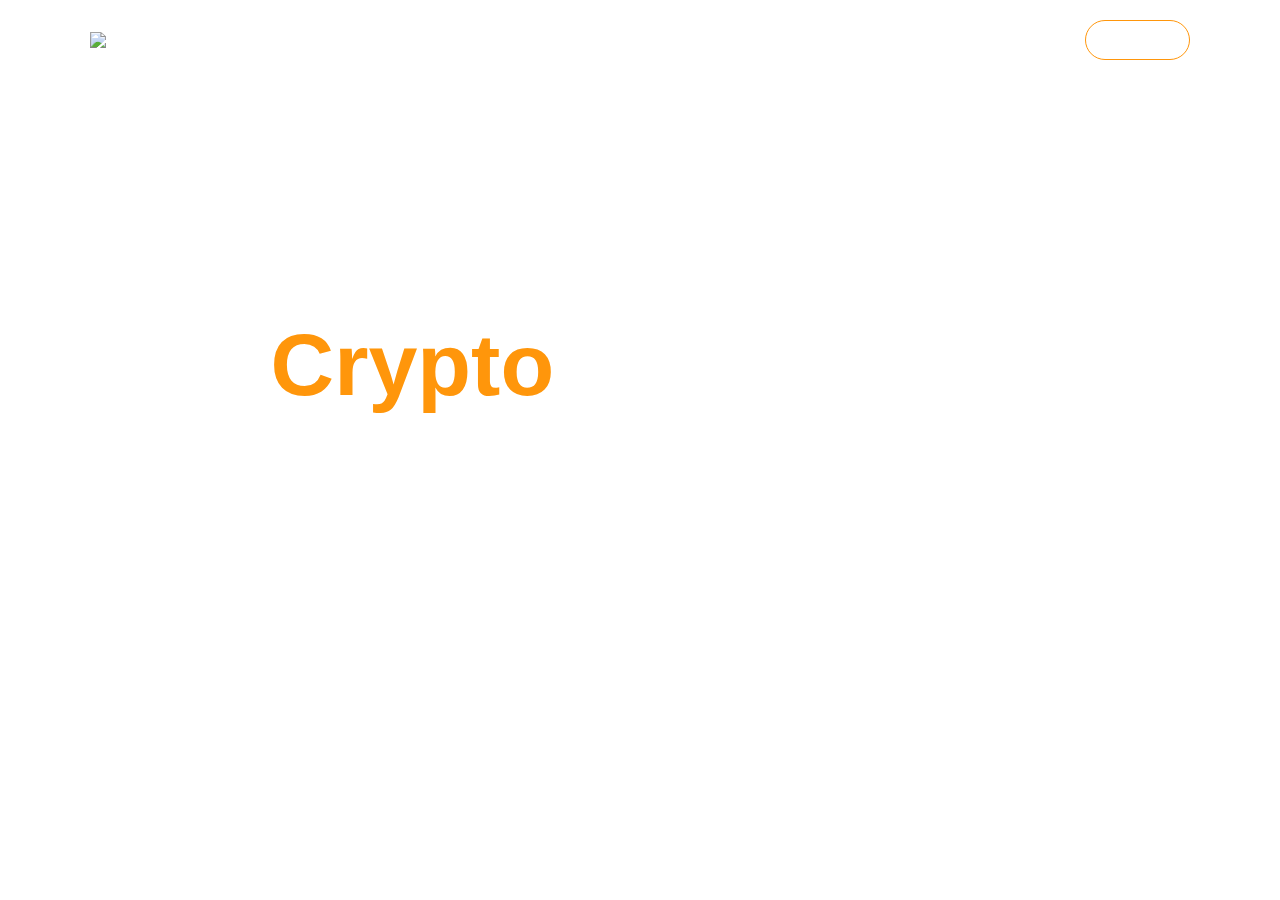
==== index.html @ faa6d609 "Add files via upload" ====
<!DOCTYPE html>
<html lang="en">

<head>
    <meta charset="UTF-8">
    <meta http-equiv="X-UA-Compatible" content="IE=edge">
    <meta name="viewport" content="width=device-width, initial-scale=1.0">
    <link rel="stylesheet" href="jjl.css">
      
    
    
    <title>ShotBuggy Crypto</title>
    <link rel="icon" href="favicon.ico.png" type="image/x-icon">
    <link rel="shortcut icon" href="favicon.ico.png" type="image/x-icon">
    
</head>

<script src="https://code.jquery.com/jquery-3.6.0.min.js" integrity="sha256-/xUj+3OJU5yExlq6GSYGSHk7tPXikynS7ogEvDej/m4=" crossorigin="anonymous"></script>
    

<body>
    <div class="container">

        <nav>
            <img src="images/logo.png" class="logo">
            
            <ul>
                
                <li><a href="exchange.html">Exchange</a></li>                                      
                <li><a href="market.html">Market</a></li>
                <li><a href="white_papers.html">White Papers</a></li>
                <li><a href="support.html">Support</a></li>
                <li><a href="contact.html">Contact</a></li>

            </ul>
            
            <a href="#" class="btn">Wallet</a>

        </nav>
        <div class="content">
            <h1>Buy & <br>Sell <span>Crypto</span></h1>
            <p>ShotBuggy is an Awesome Public Fungible Token on the Solana Block Chain Network</p>
            <!DOCTYPE html>
            <html lang="en">
            <head>
                <meta charset="UTF-8">
                <meta http-equiv="X-UA-Compatible" content="IE=edge">
                <meta name="viewport" content="width=device-width, initial-scale=1.0">
                <title>Document</title>
           
                <script src="https://widgets.coingecko.com/coingecko-coin-price-marquee-widget.js"></script>
                <coingecko-coin-price-marquee-widget  coin-ids="solana,gala,cardano,bitcoin,ethereum" currency="usd" background-color="#0a0a0a" locale="en" font-color="#ec1313"></coingecko-coin-price-marquee-widget>
                         

            <script src="script.js"></script>
---- jjl.css ----
*{
  margin: 0;
  padding: 0;
  box-sizing: border-box;
  font-family: 'poppins', sans-serif;

}

.container{
  width: 100%;
  height: 100vh;
  background-image: url(images/planet1.png);
  background-position: center;
  background-size: cover;
  padding: 0 7%;
  color: #fff;

}
nav{
    width: 100%;
    padding: 20px 0;
    display: flex;
    align-items: center;
    
 }
.logo{
  width: 100px;
  cursor: pointer;

}
  nav ul{
    flex: 1;

  }
  nav ul li{

  display: inline-block;
  margin: 10px 20px;
 
}
 nav ul li a{
color: #fff; 
text-decoration: none;

 }
 nav .btn{
  color: white;
  text-decoration: none;
  border: 1px solid #ff960b;
  padding: 10px 30px ;
  border-radius: 20px;

}
.content{
   margin-top: 12%;
}
.content h1{
  font-size: 88px;
  margin-bottom: 15px;

}
.content h1 span {
  color: #ff960b;

}
 .content p{
   line-height: 22px;
   font-size: 14px;
 
  }
 .content .btn{
   display: inline-block;
   margin-top: 30px;
   background: #ff960b;
   color: #fff;
   text-decoration: none;
   padding: 15px 30px;
   border-radius: 30px;

 }
 .coin-list{
   position: left;
   right: 10%;
   bottom: 50px;
   display: flex;
   align-items: center;
 }
.coin{
   display: flex;
   align-items: center;
   font-size: 14px;
   margin: 0 15px;
   color: #ff960b;
   border: 1px solid #fff;
   padding: 20px 30px; 
   border-radius: 8px;
 
  }
  .coin img {
   width: 40px;
   margin-right: 10px;

  }
  .coin h3{
     color: #fff;
     margin-bottom: 5px;

       }
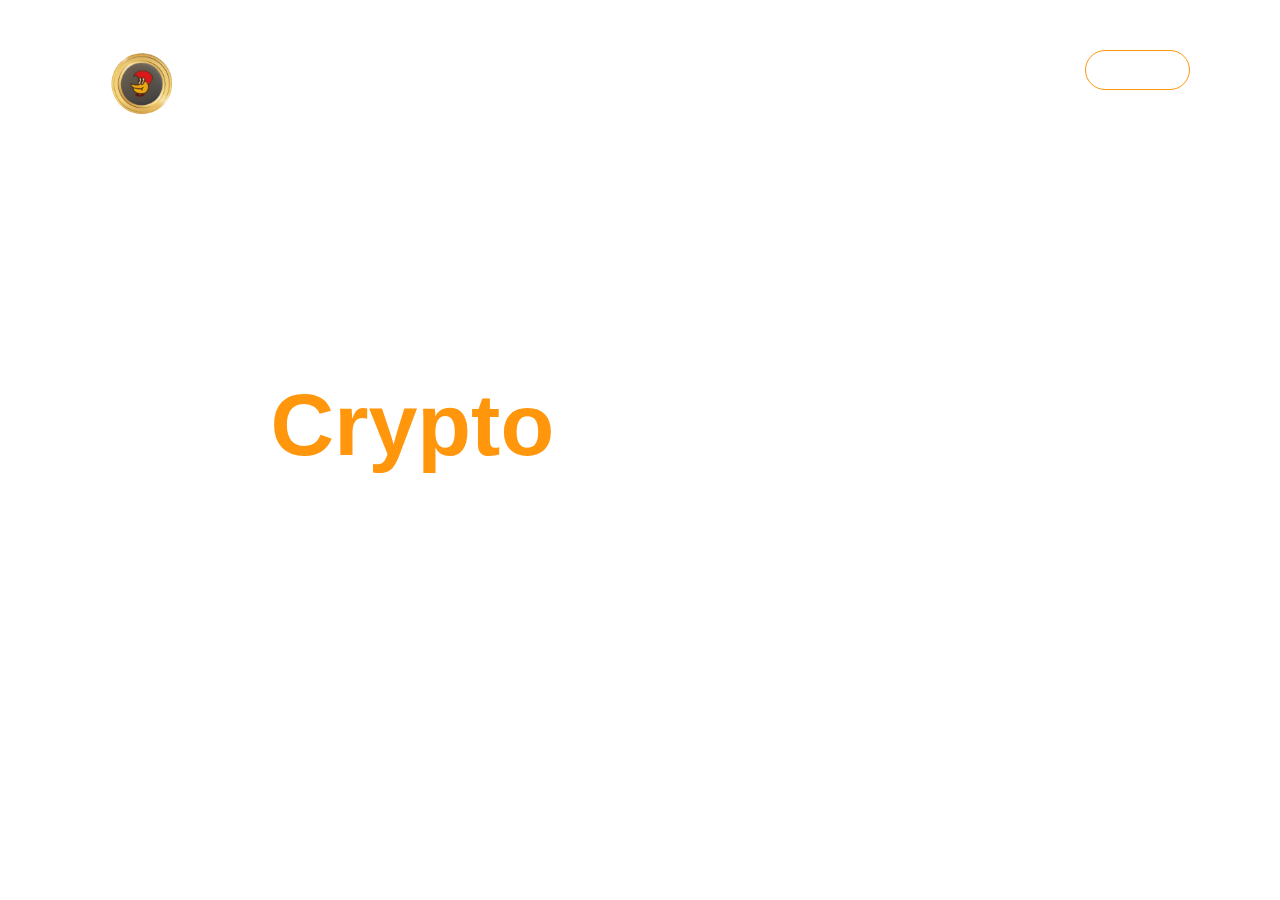
==== commit 0712e89d: "Update index.html" ====
--- a/index.html
+++ b/index.html
@@ -22,7 +22,7 @@
     <div class="container">
 
         <nav>
-            <img src="images/logo.png" class="logo">
+            <img src="logo.png" class="logo">
             
             <ul>
                 
@@ -57,4 +57,4 @@
 
 
 
-                               +                               
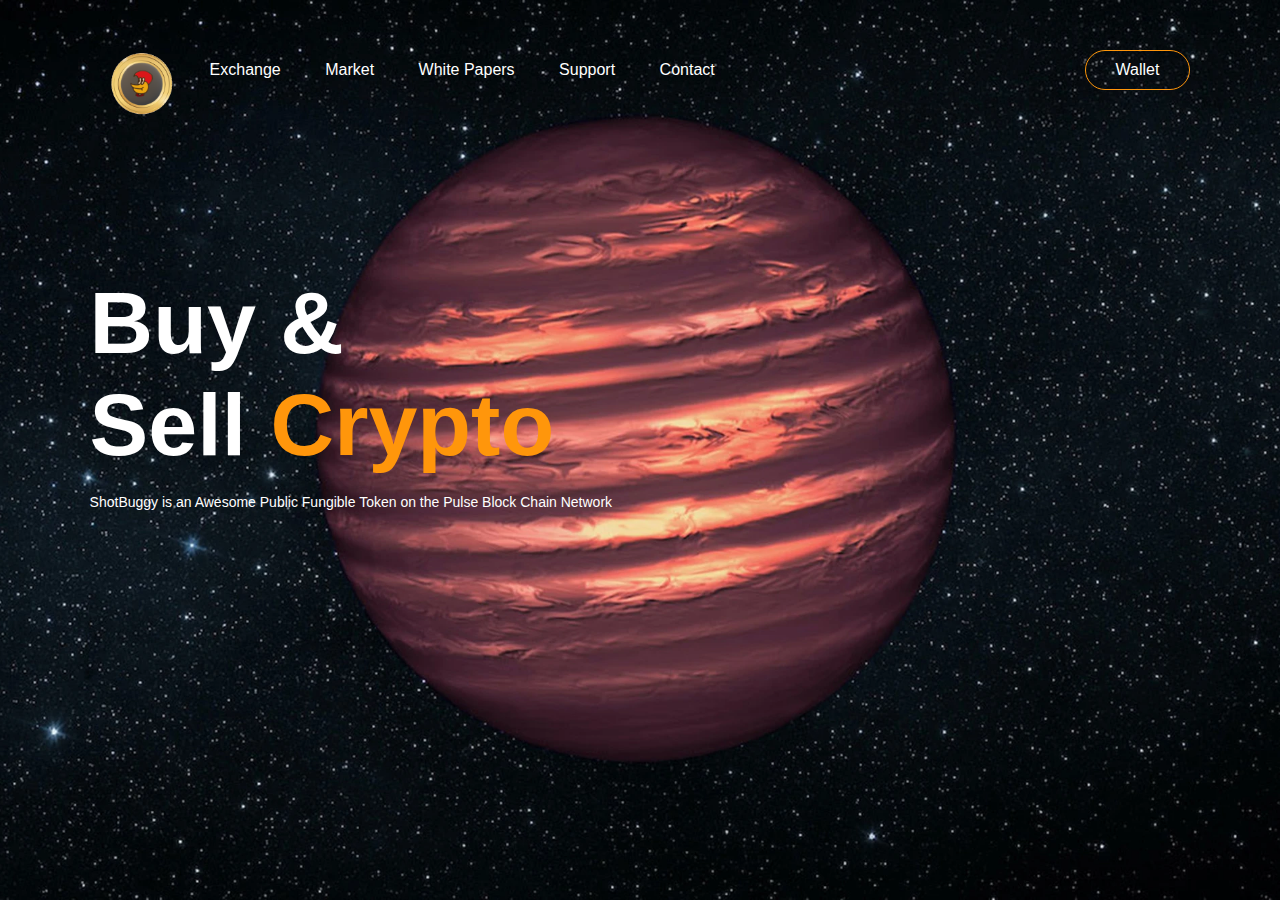
==== commit b9a1ad2e: "Update index.html" ====
--- a/index.html
+++ b/index.html
@@ -39,7 +39,7 @@
         </nav>
         <div class="content">
             <h1>Buy & <br>Sell <span>Crypto</span></h1>
-            <p>ShotBuggy is an Awesome Public Fungible Token on the Solana Block Chain Network</p>
+            <p>ShotBuggy is an Awesome Public Fungible Token on the Pulse Block Chain Network</p>
             <!DOCTYPE html>
             <html lang="en">
             <head>
--- a/jjl.css
+++ b/jjl.css
@@ -9,7 +9,7 @@
 .container{
   width: 100%;
   height: 100vh;
-  background-image: url(images/planet1.png);
+  background-image: url(planet1.png);
   background-position: center;
   background-size: cover;
   padding: 0 7%;
@@ -107,4 +107,4 @@
 
        }
 
-  +  
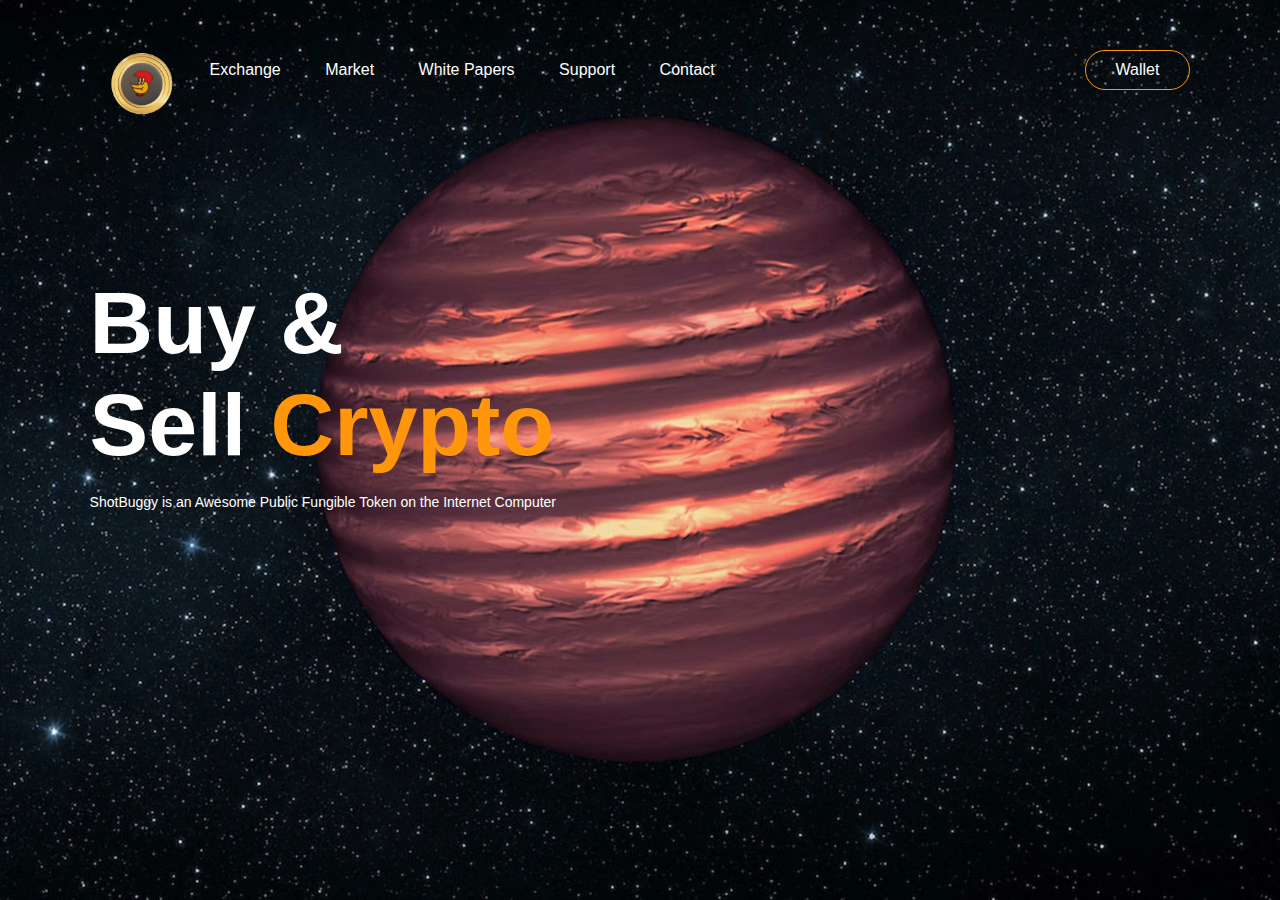
==== commit 67063b9d: "Update index.html" ====
--- a/index.html
+++ b/index.html
@@ -39,7 +39,7 @@
         </nav>
         <div class="content">
             <h1>Buy & <br>Sell <span>Crypto</span></h1>
-            <p>ShotBuggy is an Awesome Public Fungible Token on the Pulse Block Chain Network</p>
+            <p>ShotBuggy is an Awesome Public Fungible Token on the Internet Computer</p>
             <!DOCTYPE html>
             <html lang="en">
             <head>
